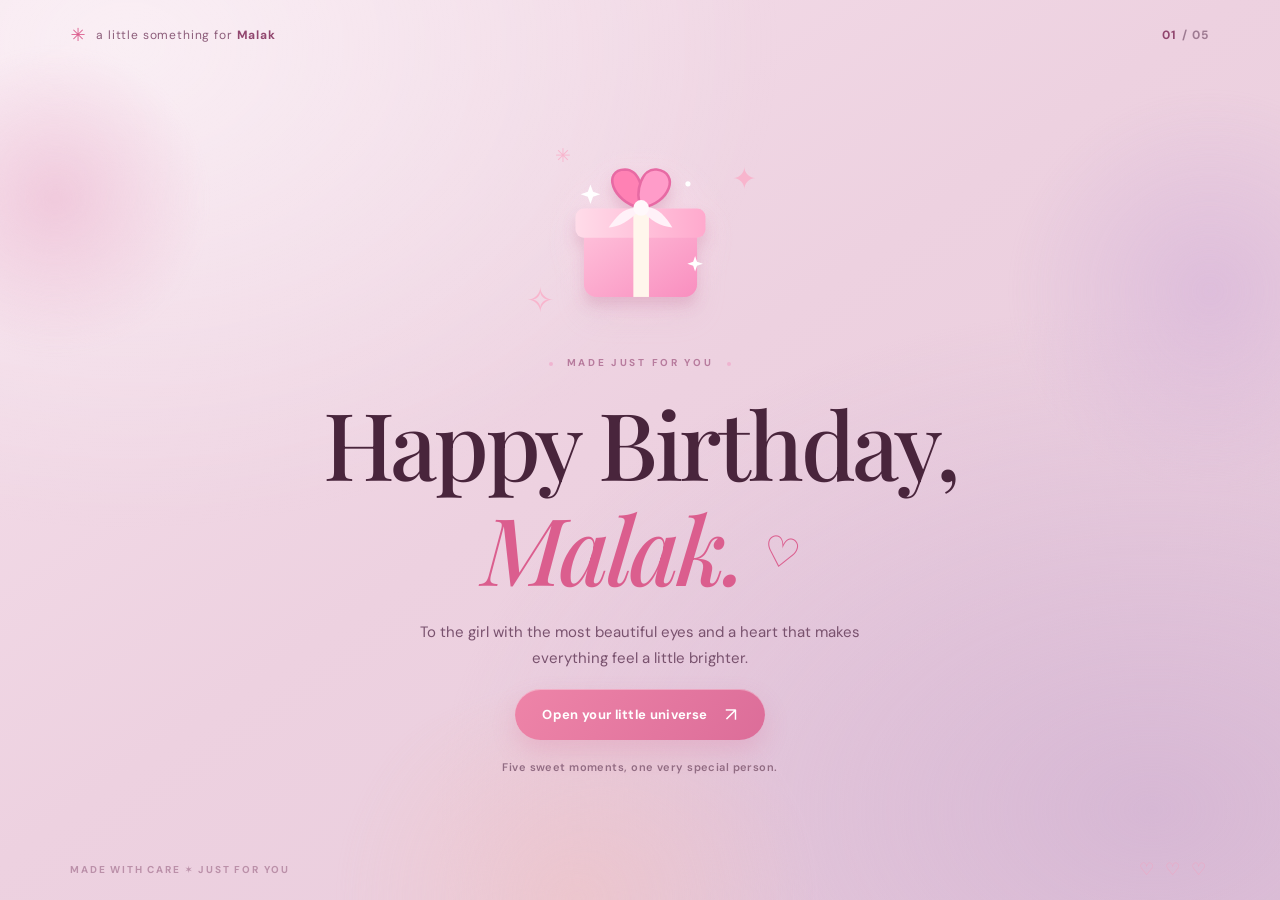
==== index.html @ 67ce2801 "Rename index (1).html to index.html" ====
<!doctype html>
<html lang="en">
<head>
  <meta charset="utf-8">
  <meta name="viewport" content="width=device-width,initial-scale=1,viewport-fit=cover">
  <meta name="theme-color" content="#e5bbd0">
  <meta name="description" content="A little birthday universe, made with love for Malak.">
  <title>For Malak — a little birthday universe ♡</title>
  <link rel="preconnect" href="https://fonts.googleapis.com">
  <link rel="preconnect" href="https://fonts.gstatic.com" crossorigin>
  <link href="https://fonts.googleapis.com/css2?family=DM+Sans:wght@400;500;600;700&family=Playfair+Display:ital,wght@0,500;0,600;1,500;1,600&display=swap" rel="stylesheet">
  <style>
:root {
  color-scheme: light;
  --cream: #f6e5ee;
  --mist: #efd6e5;
  --blush: #e8bfd5;
  --petal: #f1aacb;
  --rose: #db5e8e;
  --rose-deep: #91466e;
  --ink: #56334c;
  --ink-dark: #49253c;
  --subtle: #865a76;
  --white: #ffffff;
  --shadow: 0 16px 55px rgba(190, 103, 150, .13);
  --ease: cubic-bezier(.22, 1, .36, 1);
}
* { box-sizing: border-box; }
html { height: 100%; }
body { margin: 0; min-height: 100%; font-family: 'DM Sans', ui-sans-serif, system-ui, sans-serif; color: var(--ink); background: linear-gradient(145deg,#f6e1ec 0%,#edd1e0 48%,#e8cbdc 100%); overflow: hidden; }
button { font: inherit; -webkit-tap-highlight-color: transparent; }
button,a { touch-action: manipulation; }
button:focus-visible,a:focus-visible { outline: 3px solid #a85079; outline-offset: 4px; }
button:disabled { cursor: not-allowed; opacity: .48; box-shadow: none; }
[hidden] { display: none !important; }
::selection { background: #ffc7df; color: #69314d; }
.ambient { position: fixed; inset: 0; overflow: hidden; pointer-events: none; z-index: 0; }
.ambient::before { content: ''; position: absolute; inset: 0; background: radial-gradient(ellipse at 10% 5%,#ffffff80 0%,transparent 40%), radial-gradient(ellipse at 90% 90%,#cdadd0a6 0%,transparent 44%); }
.orb { position: absolute; border-radius: 100%; filter: blur(6px); opacity: .64; }
.orb-one { top: 5%; left: -100px; width: 310px; height: 310px; background: radial-gradient(circle,#ecb8d1,transparent 70%); }
.orb-two { top: 9%; right: -140px; width: 420px; height: 420px; background: radial-gradient(circle,#d6b4d9,transparent 67%); }
.orb-three { bottom: -210px; left: 24%; width: 540px; height: 420px; background: radial-gradient(circle,#efc3c5,transparent 70%); }
.floating-heart { position: absolute; bottom: -50px; left: var(--x); font-size: var(--size); color: var(--hue); opacity: 0; animation: driftHearts var(--dur) linear var(--delay) infinite; }
.site-header,.site-footer { position: fixed; left: 0; right: 0; z-index: 10; display: flex; align-items: center; justify-content: space-between; }
.site-header { top: 0; padding: calc(23px + env(safe-area-inset-top,0px)) clamp(20px,5.5vw,80px) 12px; gap: 14px; }
.brand { font-size: 12px; letter-spacing: .07em; color: #8c5d7a; white-space: nowrap; }
.brand strong { color: var(--rose-deep); font-weight: 700; }
.brand-star { display: inline-block; font-size: 18px; color: var(--rose); vertical-align: -2px; margin-right: 6px; }
.header-actions { display: flex; align-items: center; gap: 14px; }
.chapter { color: var(--rose-deep); font-weight: 700; letter-spacing: .1em; font-size: 12px; }
.chapter span { color: #9e7b92; }
.icon-button { display: inline-grid; place-items: center; width: 40px; height: 40px; padding: 0; color: #9c6383; background: rgba(255,250,253,.66); border: 1px solid #f8d8e7; border-radius: 50%; cursor: pointer; box-shadow: 0 4px 20px #e9bdd01c; }
.icon-button[aria-pressed="true"] { color: #e36393; border-color: #efadc8; }
.site-footer { bottom: 0; padding: 13px clamp(20px,5.5vw,80px) calc(20px + env(safe-area-inset-bottom,0px)); font-size: 10px; text-transform: uppercase; font-weight: 700; letter-spacing: .18em; color: #bb90a9; pointer-events: none; }
.footer-hearts { color: #f0a4c1; font-size: 17px; letter-spacing: .2em; }
.scene { position: absolute; inset: 0; display: none; flex-direction: column; justify-content: center; align-items: center; gap: 16px; text-align: center; padding: 90px 20px 73px; overflow-x: hidden; overflow-y: auto; overscroll-behavior: contain; z-index: 1; }
.scene.is-active { display: flex; animation: sceneReveal .68s var(--ease) both; }
h1,h2,h3 { font-family: 'Playfair Display', Georgia, 'Times New Roman', serif; font-weight: 500; margin: 0; letter-spacing: -.035em; color: var(--ink-dark); }
h1 { font-size: clamp(51px,7.3vw,94px); line-height: 1.13; }
h2 { font-size: clamp(35px,5vw,55px); line-height: 1.16; }
h1 em,h2 em,h3 em { color: var(--rose); font-weight: 500; }
p { margin: 0; line-height: 1.75; }
.eyebrow { font-size: 10px; font-weight: 700; letter-spacing: .27em; color: #b77b9d; }
.tiny-dot { width: 4px; height: 4px; display: inline-block; vertical-align: middle; background: #efb4d0; border-radius: 50%; margin: 0 9px; }
.primary-button { border: none; border-radius: 100px; background: linear-gradient(125deg,#ee84a8,#dc6d99); color: #fff; font-size: 13px; font-weight: 700; letter-spacing: .025em; padding: 17px 27px; display: inline-flex; align-items: center; justify-content: center; gap: 18px; cursor: pointer; box-shadow: 0 11px 25px rgba(220,109,153,.23),inset 0 1px 0 rgba(255,255,255,.35); transition: transform .25s ease,box-shadow .25s ease; position: relative; overflow: hidden; flex-shrink: 0; }
.primary-button:not(:disabled):hover { transform: translateY(-3px); box-shadow: 0 16px 30px rgba(220,109,153,.26); }
.primary-button:active { transform: translateY(0); }
.primary-button span { font-size: 19px; font-weight: 400; line-height: 0; }
.text-button { background: none; border: none; color: #a0758e; font-size: 12px; font-weight: 700; padding: 12px 20px; cursor: pointer; text-decoration: underline; text-decoration-color: #e8b6d0; text-underline-offset: 5px; }
.text-button:hover { color: var(--rose-deep); }
.welcome-layout { display: flex; flex-direction: column; align-items: center; gap: 18px; max-width: 720px; width: 100%; }
.welcome-art { position: relative; width: 210px; height: 195px; display: grid; place-items: center; margin-bottom: 2px; }
.art-halo { position: absolute; inset: 9px 5px; border-radius: 50%; background: radial-gradient(circle, rgba(255,224,238,.65),transparent 70%); }
.gift-art { position: relative; width: 195px; filter: drop-shadow(0 14px 13px #e1aac333); animation: giftFloat 4s ease-in-out infinite; }
.art-spark { position: absolute; font-size: 30px; color: #f8b5cd; }
.spark-a { top: 10%; right: -12px; }.spark-b { bottom: 6%; left: -9px; font-size: 34px; }.spark-c { top: 2%; left: 20px; font-size: 19px; }
.headline-heart { color: var(--rose); font: 400 .45em Georgia,serif; vertical-align: .45em; display: inline-block; transform: rotate(12deg); }
.intro { color: #79526e; font-size: 15px; max-width: 460px; }
.microcopy { color: #916c83; font-size: 11px; font-weight: 600; letter-spacing: .04em; }
.scene-heading { display: flex; flex-direction: column; align-items: center; gap: 11px; flex-shrink: 0; max-width: 640px; }
.scene-heading p { font-size: 14px; color: #7c5971; max-width: 460px; }
/* Heart catching mini-game */
#heartGame { gap: 18px; }
.game-area { position: relative; width: min(700px,95vw); height: min(380px,44vh); min-height: 220px; max-height: 380px; background: linear-gradient(to bottom, rgba(255,250,252,.72),rgba(253,224,238,.56)); border: 1px solid rgba(255,255,255,.75); border-radius: 30px; overflow: hidden; box-shadow: 0 15px 45px #ce94ac14; }
#heartCanvas { width: 100%; height: 100%; display: block; touch-action: none; }
.game-hud { position: absolute; left: 0; right: 0; top: 16px; display: grid; justify-items: center; gap: 6px; font-size: 11px; font-weight: 700; color: var(--rose-deep); pointer-events: none; }
.progress-track { height: 6px; background: #f7d3e3; border-radius: 99px; width: min(235px,65%); overflow: hidden; }
#gameFill { height: 100%; width: 0; background: linear-gradient(90deg,#ff9dbf,#e96e9b); border-radius: inherit; transition: width .24s ease; }
/* Envelope and letter */
#letterScene { gap: 19px; }
.envelope-button { cursor: pointer; border: 0; background: none; display: flex; flex-direction: column; align-items: center; padding: 10px; gap: 0; width: min(310px,90vw); }
.envelope-shadow { width: 175px; height: 21px; background: #da9fbd33; border-radius: 50%; filter: blur(10px); transform: translateY(183px); }
.envelope-wrap { display: block; position: relative; width: 270px; max-width: 100%; filter: drop-shadow(0 10px 14px #e5b0ca44); animation: envelopeFloat 3s ease-in-out infinite; }
.envelope-wrap img { width: 100%; display: block; }
.envelope-heart { position: absolute; top: 54%; left: 50%; transform: translate(-50%,-50%); font-size: 18px; color: #f076ab; opacity: 0; }
.envelope-label { color: #b38ba3; font-size: 11px; font-weight: 700; letter-spacing: .08em; }
.letter-paper { position: relative; width: min(550px,90vw); max-height: min(52vh,520px); overflow-y: auto; text-align: left; background: #fffcfd; border: 1px solid #fff; border-radius: 6px 24px 24px 24px; box-shadow: var(--shadow),0 10px 0 #f9dcea; padding: clamp(26px,5vw,42px); scroll-behavior: smooth; animation: paperAppears .75s var(--ease) both; }
.letter-paper::before { content: ''; position: absolute; left: 15px; top: 0; bottom: 0; width: 2px; background: #fde8f1; }
.letter-paper p { font-size: 13px; line-height: 1.95; color: #77596b; margin: 0 0 13px; max-width: none; }
.letter-paper h3 { font-size: 33px; margin: 4px 0 16px; }
.letter-paper .letter-date { text-transform: uppercase; letter-spacing: .19em; color: #ba91aa; font-weight: 700; font-size: 9px; }
.letter-paper .letter-signature { font: italic 500 23px 'Playfair Display',serif; color: #e17aa4; margin-top: 20px; }
.paper-corner { position: absolute; right: 25px; top: 17px; color: #efa0c0; font-size: 22px; }
/* Three gifts */
.gift-grid { display: grid; grid-template-columns: repeat(3, minmax(0,1fr)); gap: 15px; width: min(620px,95vw); margin: 12px 0 0; perspective: 1000px; }
.gift-tile { border: none; padding: 0; background: none; cursor: pointer; min-height: 202px; perspective: 950px; }
.tile-inner { display: block; position: relative; height: 203px; width: 100%; transition: transform .75s var(--ease); transform-style: preserve-3d; }
.gift-tile.is-open .tile-inner { transform: rotateY(180deg); }
.tile-front,.tile-back { position: absolute; inset: 0; display: flex; flex-direction: column; align-items: center; justify-content: center; gap: 12px; padding: 17px 9px; border: 1px solid #fff; border-radius: 25px; background: rgba(255,249,252,.87); box-shadow: var(--shadow); backface-visibility: hidden; -webkit-backface-visibility: hidden; }
.tile-back { background: linear-gradient(160deg,#fffdfa,#ffe8f2); transform: rotateY(180deg); }
.gift-illustration { font-size: 48px; line-height: 1.1; filter: drop-shadow(0 8px 8px #ce7fa422); }
.tile-number { font-size: 10px; color: #ae859e; letter-spacing: .2em; }
.gift-tile strong { color: var(--rose-deep); font: 500 21px 'Playfair Display',Georgia,serif; }
.gift-tile small { color: #8c6d80; font-size: 11px; line-height: 1.65; max-width: 150px; }
.gift-counter { color: #b48ba4; font-size: 11px; }
/* Finale */
.finale-content { position: relative; z-index: 2; display: flex; align-items: center; flex-direction: column; gap: 19px; width: min(610px,100%); }
.finale-emblem { font-family: Georgia,serif; font-size: 43px; color: #e992b8; letter-spacing: .2em; }
.finale-title { font-size: clamp(47px,7.1vw,83px); line-height: 1.07; }
.finale-card { padding: 25px clamp(20px,4vw,40px); border: 1px solid #fff; background: rgba(255,250,252,.85); border-radius: 27px; box-shadow: var(--shadow); max-width: 550px; }
.finale-card p { color: #79516c; font-size: 14px; }
.finale-card span { display: block; color: #d980a7; font: italic 19px 'Playfair Display',serif; margin-top: 8px; }
.confetti-field { position: fixed; inset: 0; overflow: hidden; pointer-events: none; z-index: 0; }
.confetti-bit { position: absolute; top: -20px; left: var(--x); font-size: var(--size); opacity: .85; animation: confettiFall var(--dur) linear var(--delay) infinite; }
/* Playlist */
#playlistScene { gap: 17px; }
.playlist-layout { display: grid; grid-template-columns: minmax(0,1fr) minmax(0,.85fr); gap: 16px; width: min(810px,96vw); text-align: left; }
.song-list { display: flex; flex-direction: column; gap: 12px; }
.song-card { display: flex; align-items: center; gap: 11px; background: rgba(255,250,252,.86); border: 1px solid #fff; border-radius: 19px; padding: 13px 12px; box-shadow: 0 8px 32px #d995b51a; transition: transform .25s,border-color .25s; }
.song-card.is-playing { border-color: #eb97bc; background: #fffafb; }
.song-vinyl { display: grid; place-items: center; flex-shrink: 0; width: 43px; height: 43px; }
.song-vinyl img { width: 100%; height: 100%; animation: spinRecord 6s linear infinite; }
.song-info { display: flex; flex-direction: column; gap: 3px; flex: 1; min-width: 0; }
.song-info strong { font-size: 12px; color: #70465f; overflow: hidden; text-overflow: ellipsis; white-space: nowrap; }
.song-info small { font-size: 10px; color: #b58aa5; }
.song-select { font-size: 10px; font-weight: 700; border: 0; border-radius: 22px; padding: 9px 11px; background: #fce7f0; color: #bb5685; white-space: nowrap; cursor: pointer; }
.song-select:hover { background: #f9d5e5; }
.spotify-link { text-decoration: none; color: #b27d9d; font-size: 20px; padding: 4px; }
.player-slot { background: rgba(255,249,252,.69); min-height: 204px; border: 1px dashed #f0bcd2; border-radius: 22px; display: grid; place-items: center; text-align: center; overflow: hidden; }
.player-slot iframe { width: 100%; height: 204px; border: 0; border-radius: 18px; }
.player-placeholder { padding: 22px; display: flex; flex-direction: column; align-items: center; gap: 9px; }
.player-placeholder span { font: 40px Georgia,serif; color: #ed97b6; }
.player-placeholder strong { font: italic 500 19px 'Playfair Display',serif; color: #a96f90; }
.player-placeholder p { color: #855d77; font-size: 11px; line-height: 1.7; max-width: 220px; }
.secret-button { background: none; border: none; padding: 7px 16px; font-size: 12px; letter-spacing: .02em; font-weight: 700; color: #d878a2; cursor: pointer; }
.secret-button:hover { color: #af4d7c; }
.secret-dialog { border: 1px solid white; border-radius: 30px; width: min(480px,88vw); padding: 48px 30px 38px; background: linear-gradient(155deg,#fffdfd,#fff0f7); color: #8c6980; box-shadow: 0 30px 100px #915b7b66; text-align: center; }
.secret-dialog::backdrop { background: rgba(97,56,85,.3); backdrop-filter: blur(9px); }
.secret-dialog[open] { animation: paperAppears .5s var(--ease); }
.secret-dialog h2 { font-size: 33px; margin: 11px 0 17px; }
.secret-dialog p:not(.eyebrow) { font-size: 14px; margin: 0 0 25px; }
.dialog-symbol { font: 44px Georgia,serif; color: #eb8ab3; }
.dialog-close { background: none; border: 0; position: absolute; top: 13px; right: 16px; font-size: 26px; color: #ae8199; cursor: pointer; padding: 5px 12px; }
/* Responsive */
@media (max-width: 700px) {
  .site-header { padding: calc(14px + env(safe-area-inset-top,0px)) 17px 10px; }
  .brand { font-size: 10px; letter-spacing: 0; }
  .site-footer { padding: 11px 17px calc(15px + env(safe-area-inset-bottom,0px)); }
  .scene { padding: 78px 13px 60px; }
  .welcome-layout { gap: 15px; }
  .welcome-art { height: 162px; width: 182px; }
  .gift-art { width: 174px; }
  .intro { font-size: 13px; max-width: 300px; }
  .game-area { height: min(370px,45vh); }
  .letter-paper { max-height: 50vh; }
  .gift-grid { gap: 7px; }
  .gift-tile,.tile-inner { min-height: 155px; height: 155px; }
  .tile-front,.tile-back { border-radius: 19px; gap: 8px; padding: 10px 5px; }
  .gift-illustration { font-size: 36px; }
  .gift-tile strong { font-size: 15px; }
  .gift-tile small { font-size: 9px; line-height: 1.5; }
  .tile-number { font-size: 8px; }
  .playlist-layout { grid-template-columns: 1fr; max-width: 410px; }
  .player-slot { min-height: 130px; }
  .player-slot iframe { height: 152px; }
  .player-placeholder { padding: 14px; gap: 3px; }
  .player-placeholder span { font-size: 23px; }
  .player-placeholder strong { font-size: 16px; }
}
@media (max-height: 690px) {
  .scene { justify-content: flex-start; }
  .welcome-art { height: 145px; margin-top: 7px; }
  .gift-art { width: 145px; }
  .welcome-layout { gap: 10px; }
  .scene-heading { gap: 7px; }
  .game-area { min-height: 180px; }
  .finale-content { gap: 12px; }
}

/* Embedded playlist */
.song-card.is-playing { border-color: #c56c98; box-shadow: 0 10px 26px rgba(112,47,89,.15); }
.player-slot { background: rgba(255,249,252,.78); border: 1px solid rgba(171,92,130,.28); min-height: 232px; padding: 8px; }
.player-slot iframe { height: 220px; background: #fce8f1; display: block; }
@media(max-width:700px) { .player-slot { min-height: 170px; }.player-slot iframe { height: 154px; } }

</style>
  <style>
/* All movement is separated from the main stylesheet for easy customization. */
@keyframes sceneReveal { from { opacity: 0; transform: translateY(17px) scale(.988); } to { opacity: 1; transform: translateY(0) scale(1); } }
@keyframes driftHearts { 0% { transform: translate3d(0,20px,0) rotate(-12deg); opacity: 0; } 10% { opacity: .25; } 82% { opacity: .18; } 100% { transform: translate3d(var(--drift),-115vh,0) rotate(24deg); opacity: 0; } }
@keyframes giftFloat { 0%,100% { transform: translateY(0) rotate(-3deg); } 50% { transform: translateY(-8px) rotate(3deg); } }
@keyframes sparkleTwinkle { 0%,100% { opacity: .38; transform: scale(.78) rotate(0deg); } 50% { opacity: 1; transform: scale(1.2) rotate(22deg); } }
.art-spark { animation: sparkleTwinkle 2.3s ease-in-out infinite; }
.spark-b { animation-delay: .7s; }.spark-c { animation-delay: 1.3s; }
@keyframes shimmerSweep { from { transform: translateX(-180%) rotate(25deg); } to { transform: translateX(350%) rotate(25deg); } }
.shimmer-button::after { content: ''; width: 25%; position: absolute; top: -80%; bottom: -80%; left: 0; background: linear-gradient(90deg,transparent,rgba(255,255,255,.28),transparent); transform: translateX(-180%) rotate(25deg); animation: shimmerSweep 4.7s ease-in-out 1s infinite; pointer-events: none; }
@keyframes envelopeFloat { 0%,100% { transform: translateY(0) rotate(-2deg); } 50% { transform: translateY(-8px) rotate(2deg); } }
.envelope-button:hover .envelope-wrap { animation-duration: 1.5s; }
.envelope-button.is-opening .envelope-wrap { animation: envelopeOpen .68s cubic-bezier(.3,.2,.25,1) both; }
@keyframes envelopeOpen { 0% { transform: scale(1) rotate(0); opacity: 1; } 52% { transform: scale(1.18) rotate(-5deg) translateY(-18px); opacity: 1; } 100% { transform: translateY(-80px) scale(.65) rotate(11deg); opacity: 0; } }
@keyframes paperAppears { 0% { opacity: 0; transform: translateY(34px) scale(.95); } 100% { opacity: 1; transform: translateY(0) scale(1); } }
.gift-tile:not(.is-open):hover .tile-inner { transform: translateY(-5px) rotate(-1.5deg); }
.gift-tile.is-open .tile-inner { transform: rotateY(180deg); }
@keyframes confettiFall { 0% { transform: translate3d(0,-30px,0) rotate(0); opacity: 0; } 7% { opacity: .85; } 87% { opacity: .8; } 100% { transform: translate3d(var(--drift),110vh,0) rotate(500deg); opacity: 0; } }
@keyframes spinRecord { to { transform: rotate(360deg); } }
@keyframes popParticle { 0% { transform: translate(-50%,-50%) scale(.3); opacity: 1; } 100% { transform: translate(calc(-50% + var(--dx)),calc(-50% + var(--dy))) rotate(var(--rotate)) scale(1.1); opacity: 0; } }
.burst-particle { position: fixed; z-index: 40; pointer-events: none; color: var(--color); font-size: var(--size); top: var(--top); left: var(--left); animation: popParticle .85s cubic-bezier(.2,.7,.25,1) both; }
@media (prefers-reduced-motion: reduce) {
  *,*::before,*::after { animation-duration: .001ms !important; animation-iteration-count: 1 !important; transition-duration: .001ms !important; scroll-behavior: auto !important; }
  .floating-heart,.confetti-bit { display: none !important; }
}

</style>
  
</head>
<body>
  <div class="ambient" aria-hidden="true"><div class="orb orb-one"></div><div class="orb orb-two"></div><div class="orb orb-three"></div><div id="drifting-hearts"></div></div>
  <header class="site-header">
    <div class="brand"><span class="brand-star">✳</span> a little something for <strong>Malak</strong></div>
    <div class="header-actions"><span class="chapter" id="chapter">01 <span>/ 05</span></span></div>
  </header>
  <main id="experience">
    <!-- Scene 1: welcome; the next chapter is the heart-catching game -->
    <section class="scene is-active" id="welcome" aria-label="Your birthday surprise">
      <div class="welcome-layout">
        <div class="welcome-art" aria-hidden="true"><div class="art-halo"></div><img src="[data-uri]" class="gift-art" alt=""><span class="art-spark spark-a">✦</span><span class="art-spark spark-b">✧</span><span class="art-spark spark-c">✳</span></div>
        <p class="eyebrow"><span class="tiny-dot"></span> MADE JUST FOR YOU <span class="tiny-dot"></span></p>
        <h1>Happy Birthday,<br><em>Malak.</em> <span class="headline-heart">♡</span></h1>
        <p class="intro">To the girl with the most beautiful eyes and a heart that makes everything feel a little brighter.</p>
        <button class="primary-button shimmer-button" id="openGift">Open your little universe <span aria-hidden="true">↗</span></button>
        <p class="microcopy">Five sweet moments, one very special person.</p>
      </div>
    </section>

    <!-- Scene 2: play the heart-catching game first -->
    <section class="scene" id="heartGame" aria-label="Catch the hearts game" inert>
      <div class="scene-heading game-heading"><span class="eyebrow">THE FIRST LITTLE SURPRISE</span><h2>Catch all the <em>love</em> ♡</h2><p>Move your mouse, finger, or arrow keys to catch 12 hearts in the little gift.</p></div>
      <div class="game-area" id="gameArea"><canvas id="heartCanvas" aria-label="Hearts fall into a gift box as you catch them"></canvas><div class="game-hud"><span id="heartCount">0 / 12 hearts</span><div class="progress-track"><div id="gameFill"></div></div></div></div>
      <button class="text-button" id="skipGame">Skip the game →</button>
    </section>

    <!-- Scene 3: the letter -->
    <section class="scene" id="letterScene" aria-label="A birthday letter" inert>
      <div class="scene-heading"><span class="eyebrow">WORDS I WISH I COULD WRAP UP</span><h2>A letter <em>for you</em></h2><p>Some things deserve to be said a little more slowly.</p></div>
      <button class="envelope-button" id="envelopeButton" aria-label="Open your letter"><span class="envelope-shadow"></span><span class="envelope-wrap"><img src="[data-uri]" alt="A pink and white envelope"><span class="envelope-heart">♥</span></span><span class="envelope-label">tap the envelope to open</span></button>
      <article class="letter-paper" id="letterPaper" hidden tabindex="-1">
        <span class="paper-corner">✧</span><p class="letter-date">to my favorite person ♡</p>
        <h3>Dear Malak,</h3>
        <p>Happy birthday to the most beautiful soul I know.</p>
        <p>Your eyes are genuinely one of my favorite things in this world. There's so much warmth and light in them, and somehow they make even the simplest moment feel extraordinary. I could look at your eyes a thousand times and still find something new to adore.</p>
        <p>And your beauty is so much more than a pretty face. It's in your smile, your kindness, your laugh, and all the little things that make you so wonderfully <em>you.</em></p>
        <p>Even when we're apart sometimes, I'm grateful for every message, every laugh, and every moment our paths cross. The distance doesn't take away how special you are to me.</p>
        <p>I'm so glad we know each other. Of all the people I could have met, I'm endlessly thankful that life introduced me to you.</p>
        <p>I hope this new year brings you soft days, happy surprises, beautiful memories, and every good thing you've been wishing for.</p>
        <p class="letter-signature">Happy birthday, beautiful. ♡</p>
      </article>
      <button class="primary-button scene-next" id="afterLetter" hidden>One more surprise <span>↗</span></button>
    </section>




    <!-- Scene 4: birthday celebration -->
    <section class="scene" id="finaleScene" aria-label="Happy birthday celebration" inert>
      <div class="confetti-field" id="confettiField" aria-hidden="true"></div>
      <div class="finale-content"><span class="finale-emblem">✦ ♡ ✦</span><p class="eyebrow">AND FINALLY, ONE MORE THING</p><h2 class="finale-title">Happy Birthday,<br><em>Malak!</em></h2><div class="finale-card"><p>Even when we're miles apart, you're someone I'm so glad I got to know. Here's to your beautiful eyes, your even more beautiful heart, and a year full of reasons to smile.</p><span>with all my love ♡</span></div><button class="primary-button" id="toPlaylist">I saved you some songs <span>♫</span></button><button class="text-button" id="replayFirst">↺ Start from the beginning</button></div>
    </section>

    <!-- Scene 5: songs and secret -->
    <section class="scene" id="playlistScene" aria-label="Music chosen for you" inert>
      <div class="scene-heading"><span class="eyebrow">THE SOUNDTRACK OF THIS LITTLE GIFT</span><h2>Songs that make me <em>think of you</em></h2><p>A few songs that always make me think of you. ♡</p></div>
      <div class="playlist-layout"><div class="song-list" id="songList">
        <div class="song-card" data-track="5L2ELXkO17Iu9J8hwMktVJ"><span class="song-vinyl"><img src="[data-uri]" alt=""></span><span class="song-info"><strong>Helaf El Amar</strong><small>George Wassouf</small></span><button class="song-select" aria-label="Play Helaf El Amar on page">Select ♫</button><a class="spotify-link" href="https://open.spotify.com/track/5L2ELXkO17Iu9J8hwMktVJ" target="_blank" rel="noopener noreferrer" aria-label="Open Helaf El Amar on Spotify">↗</a></div>
        <div class="song-card" data-track="7HDHDnI7FnZ9Prbl2Jplcd"><span class="song-vinyl"><img src="[data-uri]" alt=""></span><span class="song-info"><strong>Garahouna</strong><small>George Wassouf</small></span><button class="song-select" aria-label="Play Garahouna on page">Select ♫</button><a class="spotify-link" href="https://open.spotify.com/track/7HDHDnI7FnZ9Prbl2Jplcd" target="_blank" rel="noopener noreferrer" aria-label="Open Garahouna on Spotify">↗</a></div>
        <div class="song-card" data-track="3D33hlROnv1lNCWIXIGsL2"><span class="song-vinyl"><img src="[data-uri]" alt=""></span><span class="song-info"><strong>Narein</strong><small>TUL8TE</small></span><button class="song-select" aria-label="Play Narein on page">Select ♫</button><a class="spotify-link" href="https://open.spotify.com/track/3D33hlROnv1lNCWIXIGsL2" target="_blank" rel="noopener noreferrer" aria-label="Open Narein on Spotify">↗</a></div>
        <div class="song-card" data-track="3D33hlROnv1lNCWIXIGsL2"><span class="song-vinyl"><img src="[data-uri]" alt=""></span><span class="song-info"><strong>Narein — one more time ♡</strong><small>TUL8TE</small></span><button class="song-select" aria-label="Replay Narein on page">Select ♫</button><a class="spotify-link" href="https://open.spotify.com/track/3D33hlROnv1lNCWIXIGsL2" target="_blank" rel="noopener noreferrer" aria-label="Open Narein on Spotify">↗</a></div>
      </div><div class="player-slot" id="playerSlot"><div class="player-placeholder"><span>♫</span><strong>Press play, beautiful ♡</strong></div></div></div>
      <button class="secret-button" id="secretButton">♡ &nbsp; Psst… there's one last little secret</button>
      <button class="text-button" id="replayLast">↺ Replay the surprise</button>
    </section>
  </main>
  <footer class="site-footer"><span>made with care ✶ just for you</span><span class="footer-hearts">♡ ♡ ♡</span></footer>
  <dialog class="secret-dialog" id="secretDialog"><button class="dialog-close" id="closeSecret" aria-label="Close secret message">×</button><span class="dialog-symbol">♡</span><p class="eyebrow">ONE LAST LITTLE THING</p><h2>You are someone <em>extraordinary.</em></h2><p>Whether we're together or far apart, I'll always be happy that our stories crossed. Never forget how special you are, Malak.</p><button class="primary-button" id="secretOkay">Keep smiling ✨</button></dialog>
<script>
'use strict';

const $ = (id) => document.getElementById(id);
const sceneNames = ['welcome','heartGame','letterScene','finaleScene','playlistScene'];
const reducedMotion = window.matchMedia('(prefers-reduced-motion: reduce)').matches;
let activeScene = 'welcome';
let gameActive = false;
let animationFrame = 0;

function showScene(id) {
  if (!sceneNames.includes(id)) return;
  if (id !== 'heartGame') {
    gameActive = false;
    if (animationFrame) cancelAnimationFrame(animationFrame);
  }
  sceneNames.forEach((name) => {
    const element = $(name);
    const active = name === id;
    element.classList.toggle('is-active', active);
    element.inert = !active;
    if (active) element.scrollTop = 0;
  });
  activeScene = id;
  if (id !== 'playlistScene') {
    const currentPlayer = $('playerSlot')?.querySelector('iframe');
    if (currentPlayer) currentPlayer.remove();
  }
  $('chapter').innerHTML = String(sceneNames.indexOf(id) + 1).padStart(2, '0') + ' <span>/ 05</span>';
}

// Floating little hearts, all animated by the CSS-only driftHearts keyframes.
const floatField = $('drifting-hearts');
for (let i = 0; i < (reducedMotion ? 0 : 21); i++) {
  const node = document.createElement('span');
  node.className = 'floating-heart';
  node.textContent = ['♡','✦','✧','♥'][i % 4];
  node.style.setProperty('--x', `${Math.random() * 100}%`);
  node.style.setProperty('--size', `${10 + Math.random() * 18}px`);
  node.style.setProperty('--hue', ['#f3acc8','#e4b1d8','#ffcadc','#f6b8ce'][i % 4]);
  node.style.setProperty('--dur', `${11 + Math.random() * 14}s`);
  node.style.setProperty('--delay', `${-Math.random() * 22}s`);
  node.style.setProperty('--drift', `${Math.round((Math.random() - .5) * 160)}px`);
  floatField.appendChild(node);
}

function burstAt(element, count = 15) {
  if (reducedMotion) return;
  const rect = element.getBoundingClientRect();
  const cx = rect.left + rect.width/2;
  const cy = rect.top + rect.height/2;
  for (let i = 0; i < count; i++) {
    const dot = document.createElement('span');
    const angle = (Math.PI * 2 * i/count) + (Math.random() - .5)*.5;
    const dist = 40 + Math.random()*110;
    dot.className = 'burst-particle';
    dot.textContent = i % 3 === 0 ? '♡' : '✦';
    dot.style.setProperty('--left', `${cx}px`);
    dot.style.setProperty('--top', `${cy}px`);
    dot.style.setProperty('--dx', `${Math.cos(angle)*dist}px`);
    dot.style.setProperty('--dy', `${Math.sin(angle)*dist-20}px`);
    dot.style.setProperty('--rotate', `${Math.round(Math.random()*280-140)}deg`);
    dot.style.setProperty('--size', `${12+Math.random()*16}px`);
    dot.style.setProperty('--color', ['#ee7da9','#ffbdd6','#e8b4de','#e9b74f'][i % 4]);
    document.body.appendChild(dot);
    setTimeout(() => dot.remove(), 950);
  }
}

function buildSpotifyFrame(track, title, height = 202) {
  const frame = document.createElement('iframe');
  frame.src = `https://open.spotify.com/embed/track/${encodeURIComponent(track)}?utm_source=generator&theme=0`;
  frame.title = title;
  frame.width = '100%';
  frame.height = String(height);
  frame.setAttribute('allow','autoplay; clipboard-write; encrypted-media; fullscreen; picture-in-picture');
  frame.setAttribute('allowfullscreen','');
  frame.loading = 'eager';
  frame.referrerPolicy = 'strict-origin-when-cross-origin';
  return frame;
}

// Chapter 2: catch the hearts mini-game.
const gameCanvas = $('heartCanvas');
const ctx = gameCanvas.getContext('2d');
const TARGET = 12;
let W = 0, H = 0, catcherX = 0, score = 0, lastFrame = 0, spawnIn = 0;
let falling = [], pops = [], sceneryDots = [];
function resizeGame() {
  const r = gameCanvas.getBoundingClientRect();
  W = r.width; H = r.height;
  const dpr = Math.min(window.devicePixelRatio || 1,2);
  gameCanvas.width = Math.round(W*dpr);
  gameCanvas.height = Math.round(H*dpr);
  ctx.setTransform(dpr,0,0,dpr,0,0);
  catcherX = catcherX || W/2;
  catcherX = Math.max(35,Math.min(W-35,catcherX));
  sceneryDots = Array.from({length:28},() => ({x:Math.random()*W,y:Math.random()*H,r:Math.random()*1.7+.6}));
}
window.addEventListener('resize',() => { if (gameActive) resizeGame(); });
function drawHeart(x,y,size,color,tilt=0) {
  ctx.save();
  ctx.translate(x,y); ctx.rotate(tilt); ctx.scale(size/28,size/28);
  ctx.beginPath(); ctx.moveTo(0,10);
  ctx.bezierCurveTo(-25,-5,-15,-22,0,-12);
  ctx.bezierCurveTo(15,-22,25,-5,0,10);
  ctx.fillStyle=color; ctx.shadowColor='#ed75a266';ctx.shadowBlur=13;ctx.fill();ctx.restore();
}
function drawPresent(x,y) {
  ctx.save(); ctx.translate(x,y);
  ctx.shadowColor='#d78aa55c'; ctx.shadowBlur=12;ctx.shadowOffsetY=6;
  ctx.fillStyle='#f39ac0';ctx.beginPath();ctx.roundRect(-31,-17,62,47,9);ctx.fill();
  ctx.shadowBlur=0;ctx.shadowOffsetY=0;
  ctx.fillStyle='#fff6f8';ctx.fillRect(-5,-17,10,47);
  ctx.fillStyle='#ffbdd8';ctx.beginPath();ctx.roundRect(-37,-24,74,17,5);ctx.fill();
  ctx.fillStyle='#fff6f8';ctx.fillRect(-5,-24,10,17);
  drawHeart(0,-29,15,'#df689d');ctx.restore();
}
function startGame() {
  showScene('heartGame');
  resizeGame();
  catcherX=W/2;score=0;spawnIn=.2;falling=[];pops=[];
  $('heartCount').textContent='0 / 12 hearts'; $('gameFill').style.width='0%';
  gameActive=true; lastFrame=performance.now();
  animationFrame=requestAnimationFrame(drawGame);
}
function drawGame(now) {
  if (!gameActive) return;
  const delta=Math.min((now-lastFrame)/1000,.045); lastFrame=now; spawnIn-=delta;
  if (spawnIn<=0) {
    falling.push({x:25+Math.random()*(W-50),y:-25,s:18+Math.random()*12,v:105+Math.random()*45,phase:Math.random()*6.28,color:['#ef84ab','#f19dbd','#e66d9f','#f6adcc'][Math.floor(Math.random()*4)]});
    spawnIn=.42+Math.random()*.22;
  }
  ctx.clearRect(0,0,W,H);
  for (const star of sceneryDots) {ctx.globalAlpha=.28;ctx.fillStyle='#e5a4c0';ctx.beginPath();ctx.arc(star.x,star.y,star.r,0,Math.PI*2);ctx.fill();}
  ctx.globalAlpha=1;
  const catchY=H-56;
  const remaining=[];
  for (const h of falling) {
    h.y+=h.v*delta;
    const xx=h.x+Math.sin(now/400+h.phase)*8;
    drawHeart(xx,h.y,h.s,h.color,Math.sin(now/500+h.phase)*.18);
    if (h.y>catchY-24 && h.y<catchY+19 && Math.abs(xx-catcherX)<43) {
      score++;
      for (let k=0;k<7;k++) pops.push({x:xx,y:h.y,vx:(Math.random()-.5)*110,vy:-30-Math.random()*90,life:.7});
      $('heartCount').textContent=`${Math.min(score,TARGET)} / ${TARGET} hearts`;
      $('gameFill').style.width=`${Math.min(score/TARGET,1)*100}%`;
    } else if (h.y<H+40) remaining.push(h);
  }
  falling=remaining;
  pops=pops.filter(p => {p.x+=p.vx*delta;p.y+=p.vy*delta;p.life-=delta;if(p.life<=0)return false;ctx.globalAlpha=p.life/.7;drawHeart(p.x,p.y,11,'#e5a13f');ctx.globalAlpha=1;return true;});
  drawPresent(catcherX,catchY+7);
  if (score>=TARGET) {
    gameActive=false;burstAt(gameCanvas,25);setTimeout(openLetterScene,850);return;
  }
  animationFrame=requestAnimationFrame(drawGame);
}
function moveCatcher(event) {
  if (!gameActive) return;
  const r=gameCanvas.getBoundingClientRect();
  catcherX=Math.max(35,Math.min(W-35,event.clientX-r.left));
}
gameCanvas.addEventListener('pointerdown',moveCatcher);
gameCanvas.addEventListener('pointermove',moveCatcher);
window.addEventListener('keydown',(event) => {
  if (!gameActive) return;
  if (event.key==='ArrowLeft' || event.key==='ArrowRight') {
    event.preventDefault();catcherX=Math.max(35,Math.min(W-35,catcherX+(event.key==='ArrowLeft'?-35:35)));
  }
});
$('openGift').addEventListener('click', (e) => {burstAt(e.currentTarget,21);setTimeout(startGame,260);});
$('skipGame').addEventListener('click',openLetterScene);

// Chapter 3: tap envelope to read the letter.
function openLetterScene() {
  $('envelopeButton').hidden=false;
  $('envelopeButton').classList.remove('is-opening');
  $('letterPaper').hidden=true;
  $('afterLetter').hidden=true;
  showScene('letterScene');
}
let envelopeBusy=false;
$('envelopeButton').addEventListener('click', () => {
  if (envelopeBusy) return;
  envelopeBusy=true;
  const env=$('envelopeButton');
  env.classList.add('is-opening');
  burstAt(env,18);
  setTimeout(() => {
    env.hidden=true;
    const paper=$('letterPaper');
    paper.hidden=false;
    $('afterLetter').hidden=false;
    envelopeBusy=false;
  },reducedMotion?80:690);
});
$('afterLetter').addEventListener('click',openFinale);

// Chapter 4: celebratory falling confetti, made with CSS animation.
function openFinale() {
  showScene('finaleScene');
  const field=$('confettiField');field.replaceChildren();
  if (reducedMotion) return;
  for (let i=0;i<80;i++) {
    const part=document.createElement('span');part.className='confetti-bit';
    part.textContent=['♥','✦','✧','●'][i%4];
    part.style.color=['#efa0bf','#e685ab','#e8c16c','#d9ade0','#f3b1cc'][i%5];
    part.style.setProperty('--x',`${Math.random()*100}%`);
    part.style.setProperty('--size',`${8+Math.random()*14}px`);
    part.style.setProperty('--dur',`${4.5+Math.random()*5}s`);
    part.style.setProperty('--delay',`${-Math.random()*8}s`);
    part.style.setProperty('--drift',`${Math.round((Math.random()-.5)*260)}px`);
    field.appendChild(part);
  }
}
function resetExperience() {showScene('welcome');}
$('replayFirst').addEventListener('click',resetExperience);
$('replayLast').addEventListener('click',resetExperience);
$('toPlaylist').addEventListener('click',() => {showScene('playlistScene');selectTrack(songCards[0]);});

// Chapter 5: official Spotify playlist embeds and optional local audio playback.
// Spotify controls track permissions: autoplay is intentionally not forced; full listening may need sign-in.
const songCards = [...document.querySelectorAll('.song-card')];
const allowedTracks = new Set(songCards.map(card => card.dataset.track));
function selectTrack(card) {
  const track = card?.dataset.track;
  if (!allowedTracks.has(track)) return;
  songCards.forEach(other => {
    const selected = other === card;
    other.classList.toggle('is-playing', selected);
    other.querySelector('.song-select').textContent = selected ? 'Selected ♫' : 'Select ♫';
    other.querySelector('.song-select').setAttribute('aria-pressed', String(selected));
  });
  const frame = buildSpotifyFrame(track,`Spotify player for ${card.querySelector('.song-info strong').textContent}`,232);
  $('playerSlot').replaceChildren(frame);
}
songCards.forEach(card => card.querySelector('.song-select').addEventListener('click', () => selectTrack(card)));

// Secret last note.
const dialog=$('secretDialog');
$('secretButton').addEventListener('click',(event) => {burstAt(event.currentTarget,16);if (typeof dialog.showModal==='function') dialog.showModal();else dialog.setAttribute('open','');});
function closeDialog(){if (typeof dialog.close==='function') dialog.close();else dialog.removeAttribute('open');}
$('closeSecret').addEventListener('click',closeDialog);
$('secretOkay').addEventListener('click',closeDialog);
dialog.addEventListener('click',(event) => {if (event.target===dialog) closeDialog();});

showScene('welcome');

</script>
</body>
</html>
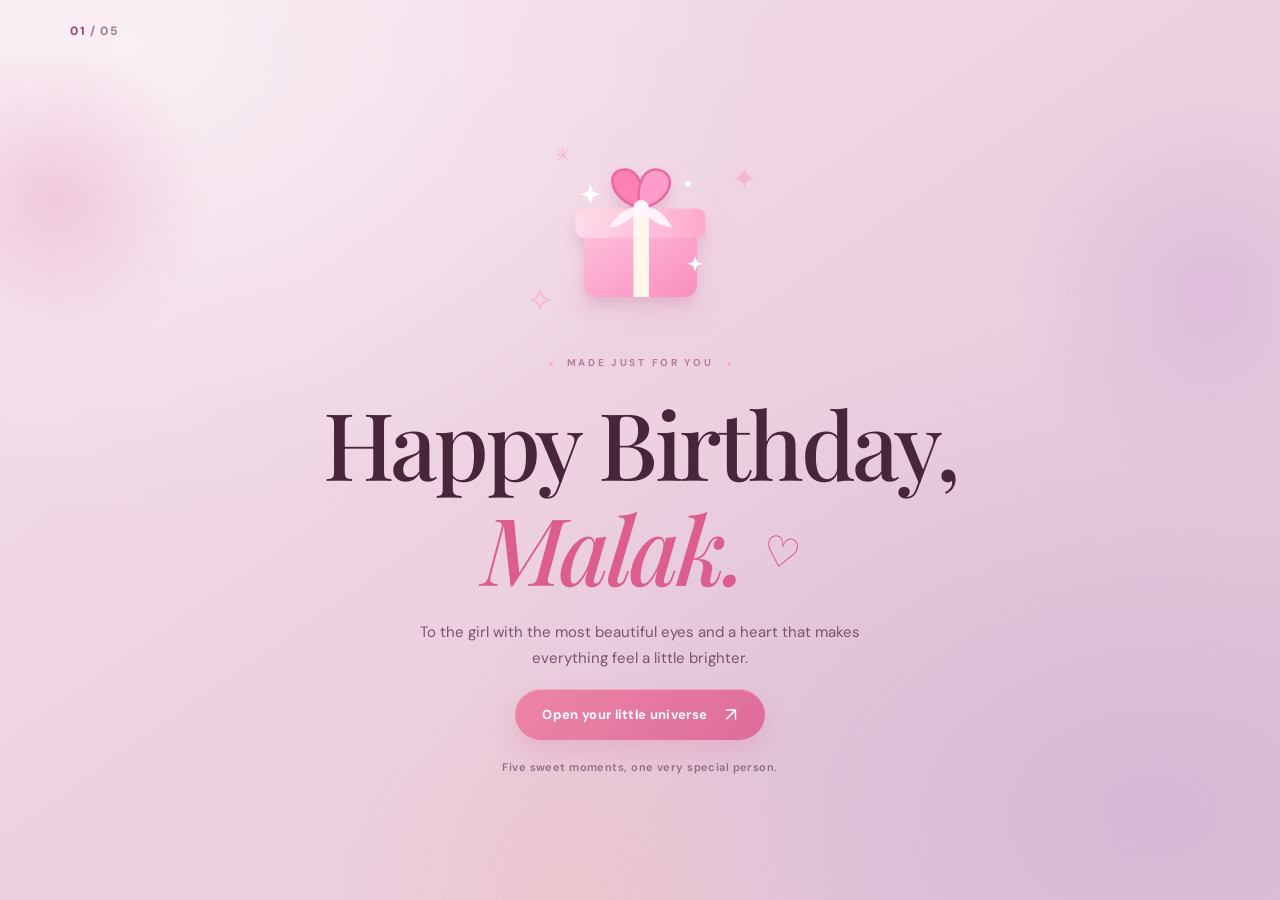
==== commit 5bbd1d78: "Add files via upload" ====
--- a/index.html
+++ b/index.html
@@ -193,6 +193,20 @@
 .player-slot iframe { height: 220px; background: #fce8f1; display: block; }
 @media(max-width:700px) { .player-slot { min-height: 170px; }.player-slot iframe { height: 154px; } }
 
+
+/* Birthday cake on chapter four — decoration, not a separate wishes page */
+.mini-cake{display:flex;flex-direction:column;align-items:center;margin:0 0 2px;filter:drop-shadow(0 13px 13px #c4719a44)}
+.mini-candle-row{display:flex;gap:21px;height:54px;align-items:flex-end;position:relative;z-index:1;margin-bottom:-1px}
+.mini-candle{position:relative;display:block;width:11px;height:35px;border-radius:3px;background:repeating-linear-gradient(135deg,#fff 0 6px,#ee8db6 6px 12px)}
+.mini-candle i{display:block;position:absolute;bottom:calc(100% + 4px);left:-3px;width:17px;height:23px;border-radius:60% 60% 45% 45%/70% 70% 35% 35%;background:radial-gradient(ellipse at 50% 70%,#fffbd8 12%,#ffce6e 53%,#ff843b 100%);box-shadow:0 0 13px 5px #ffc66d80;transform-origin:bottom;animation:candleLight .25s ease-in-out infinite alternate}
+.mini-cake-top{height:44px;width:125px;border-top:8px solid #fff7fc;border-radius:14px 14px 3px 3px;background:linear-gradient(#ffd6e7,#f6a5c6)}
+.mini-cake-bottom{height:50px;width:186px;display:grid;place-items:center;border-top:9px solid #fff8fd;border-radius:11px 11px 18px 18px;background:linear-gradient(#f6a5c6,#e77caa);color:white;font-size:17px;letter-spacing:8px}
+.mini-plate{height:9px;width:205px;background:#fff;border-radius:50%;box-shadow:0 4px 0 #edb8d2}
+@keyframes candleLight{from{transform:scaleY(.94) rotate(-3deg)}to{transform:scaleY(1.08) rotate(3deg)}}
+#finaleScene .finale-content{gap:12px}#finaleScene .finale-title{font-size:clamp(38px,5.8vw,65px)}
+#finaleScene .finale-emblem{font-size:26px}
+@media(max-height:690px){.mini-cake{transform:scale(.76);margin:-20px 0 -15px}}
+@media(prefers-reduced-motion:reduce){.mini-candle i{animation:none}}
 </style>
   <style>
 /* All movement is separated from the main stylesheet for easy customization. */
@@ -225,10 +239,7 @@
 </head>
 <body>
   <div class="ambient" aria-hidden="true"><div class="orb orb-one"></div><div class="orb orb-two"></div><div class="orb orb-three"></div><div id="drifting-hearts"></div></div>
-  <header class="site-header">
-    <div class="brand"><span class="brand-star">✳</span> a little something for <strong>Malak</strong></div>
-    <div class="header-actions"><span class="chapter" id="chapter">01 <span>/ 05</span></span></div>
-  </header>
+  <header class="site-header"><div class="header-actions"><span class="chapter" id="chapter">01 <span>/ 05</span></span></div></header>
   <main id="experience">
     <!-- Scene 1: welcome; the next chapter is the heart-catching game -->
     <section class="scene is-active" id="welcome" aria-label="Your birthday surprise">
@@ -273,7 +284,7 @@
     <!-- Scene 4: birthday celebration -->
     <section class="scene" id="finaleScene" aria-label="Happy birthday celebration" inert>
       <div class="confetti-field" id="confettiField" aria-hidden="true"></div>
-      <div class="finale-content"><span class="finale-emblem">✦ ♡ ✦</span><p class="eyebrow">AND FINALLY, ONE MORE THING</p><h2 class="finale-title">Happy Birthday,<br><em>Malak!</em></h2><div class="finale-card"><p>Even when we're miles apart, you're someone I'm so glad I got to know. Here's to your beautiful eyes, your even more beautiful heart, and a year full of reasons to smile.</p><span>with all my love ♡</span></div><button class="primary-button" id="toPlaylist">I saved you some songs <span>♫</span></button><button class="text-button" id="replayFirst">↺ Start from the beginning</button></div>
+      <div class="finale-content"><div class="mini-cake" aria-label="Birthday cake with glowing candles"><div class="mini-candle-row"><span class="mini-candle"><i></i></span><span class="mini-candle"><i></i></span><span class="mini-candle"><i></i></span></div><div class="mini-cake-top"></div><div class="mini-cake-bottom">♡ ✦ ♡</div><div class="mini-plate"></div></div><span class="finale-emblem">✦ ♡ ✦</span><p class="eyebrow">AND FINALLY, ONE MORE THING</p><h2 class="finale-title">Happy Birthday,<br><em>Malak!</em></h2><div class="finale-card"><p>Even when we're miles apart, you're someone I'm so glad I got to know. Here's to your beautiful eyes, your even more beautiful heart, and a year full of reasons to smile.</p><span>with all my love ♡</span></div><button class="primary-button" id="toPlaylist">I saved you some songs <span>♫</span></button><button class="text-button" id="replayFirst">↺ Start from the beginning</button></div>
     </section>
 
     <!-- Scene 5: songs and secret -->
@@ -289,7 +300,7 @@
       <button class="text-button" id="replayLast">↺ Replay the surprise</button>
     </section>
   </main>
-  <footer class="site-footer"><span>made with care ✶ just for you</span><span class="footer-hearts">♡ ♡ ♡</span></footer>
+  
   <dialog class="secret-dialog" id="secretDialog"><button class="dialog-close" id="closeSecret" aria-label="Close secret message">×</button><span class="dialog-symbol">♡</span><p class="eyebrow">ONE LAST LITTLE THING</p><h2>You are someone <em>extraordinary.</em></h2><p>Whether we're together or far apart, I'll always be happy that our stories crossed. Never forget how special you are, Malak.</p><button class="primary-button" id="secretOkay">Keep smiling ✨</button></dialog>
 <script>
 'use strict';
